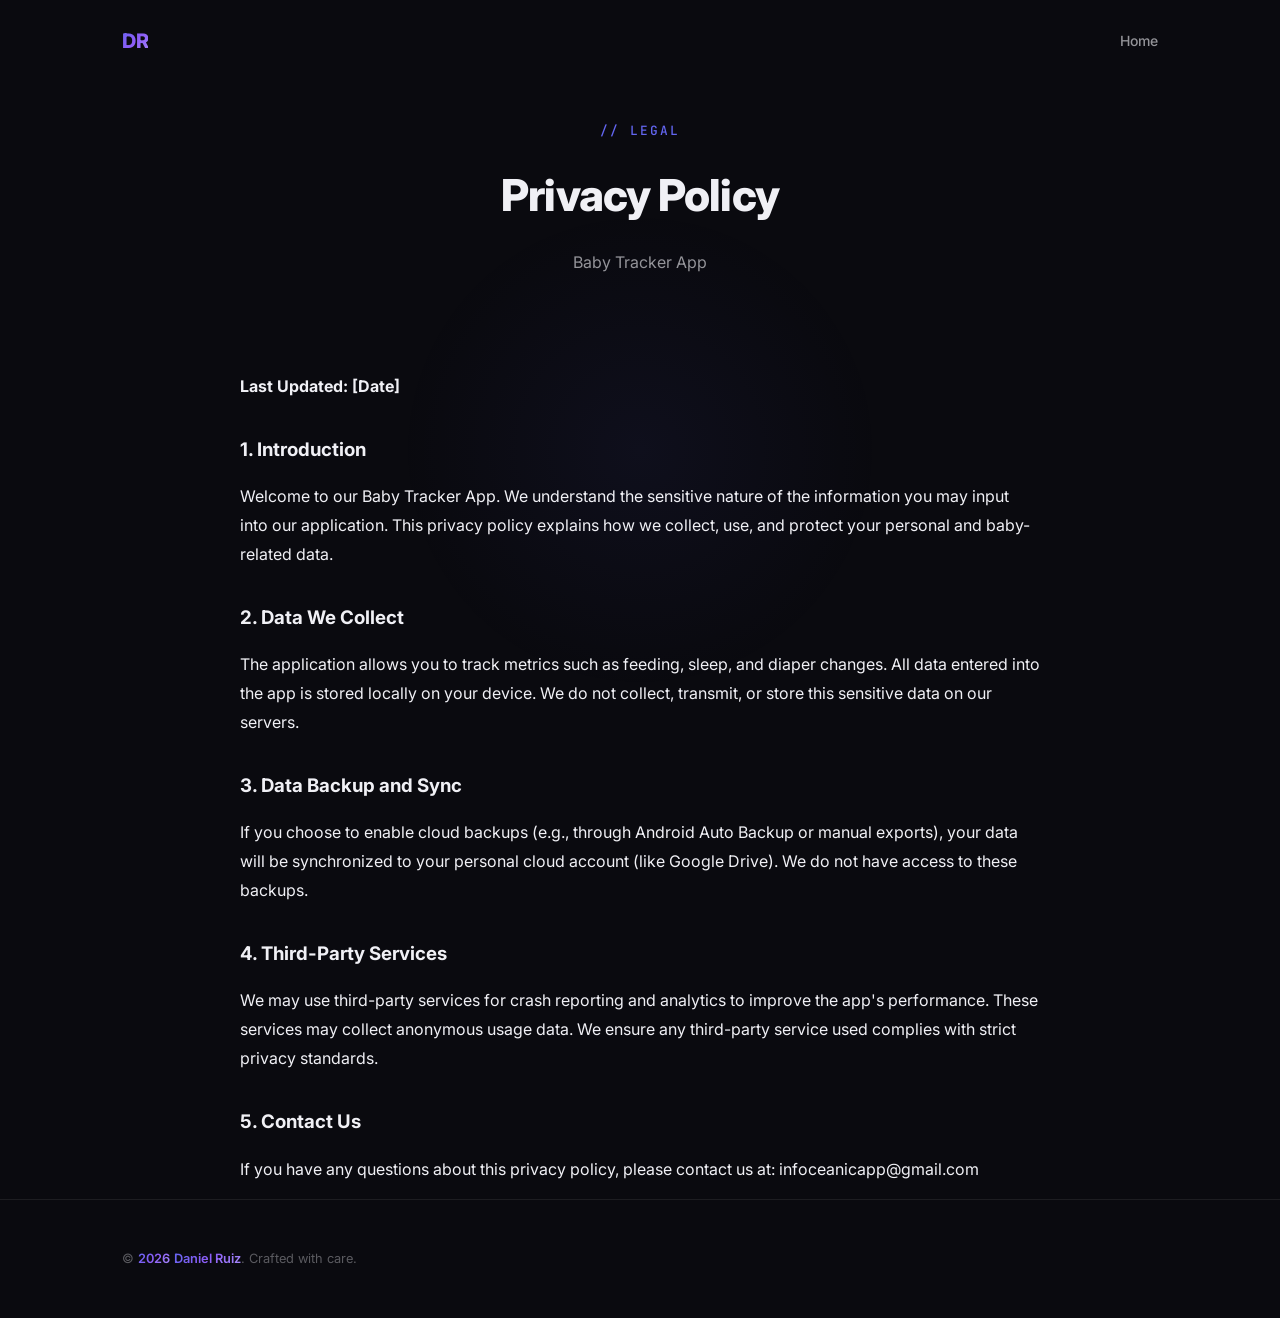
==== apps/baby-tracker/privacy-policy.html @ 37b82fac "feat: add privacy policy and terms of service pages for Baby Tracker and Info Metropolitana Andalucí" ====
<!DOCTYPE html>
<html lang="en">
<head>
  <meta charset="UTF-8" />
  <meta name="viewport" content="width=device-width, initial-scale=1.0" />
  <title>Privacy Policy - Baby Tracker App</title>
  
  <!-- Favicon (inline SVG) -->
  <link rel="icon" href="data:image/svg+xml,<svg xmlns='http://www.w3.org/2000/svg' viewBox='0 0 100 100'><text y='0.9em' font-size='80'>🚀</text></svg>" />

  <link rel="stylesheet" href="../../styles.css?v=3" />
  <style>
    .legal-section { padding-top: 120px; min-height: 80vh; }
    .legal-content { max-width: 800px; margin: 0 auto; line-height: 1.8; color: var(--text-light); }
    .legal-content h3 { color: var(--text-white); margin-top: 2rem; margin-bottom: 1rem; }
    .legal-content p { margin-bottom: 1rem; }
    .legal-content ul { padding-left: 1.5rem; margin-bottom: 1rem; }
    .legal-content li { margin-bottom: 0.5rem; }
  </style>
</head>
<body>
  <!-- ═══════════════ Navigation ═══════════════ -->
  <nav class="nav" id="navbar">
    <div class="container nav-inner">
      <a href="../../index.html" class="nav-logo">DR</a>
      <ul class="nav-links" id="nav-links">
        <li><a href="../../index.html">Home</a></li>
      </ul>
    </div>
  </nav>

  <!-- ═══════════════ Content ═══════════════ -->
  <section class="legal-section">
    <div class="container">
      <div class="section-header">
        <span class="section-label">// Legal</span>
        <h2 class="section-title">Privacy Policy</h2>
        <p class="section-desc">Baby Tracker App</p>
      </div>

      <div class="legal-content">
        <p><strong>Last Updated: [Date]</strong></p>
        
        <h3>1. Introduction</h3>
        <p>Welcome to our Baby Tracker App. We understand the sensitive nature of the information you may input into our application. This privacy policy explains how we collect, use, and protect your personal and baby-related data.</p>
        
        <h3>2. Data We Collect</h3>
        <p>The application allows you to track metrics such as feeding, sleep, and diaper changes. All data entered into the app is stored locally on your device. We do not collect, transmit, or store this sensitive data on our servers.</p>
        
        <h3>3. Data Backup and Sync</h3>
        <p>If you choose to enable cloud backups (e.g., through Android Auto Backup or manual exports), your data will be synchronized to your personal cloud account (like Google Drive). We do not have access to these backups.</p>
        
        <h3>4. Third-Party Services</h3>
        <p>We may use third-party services for crash reporting and analytics to improve the app's performance. These services may collect anonymous usage data. We ensure any third-party service used complies with strict privacy standards.</p>
        
        <h3>5. Contact Us</h3>
        <p>If you have any questions about this privacy policy, please contact us at: infoceanicapp@gmail.com</p>
      </div>
    </div>
  </section>

  <!-- ═══════════════ Footer ═══════════════ -->
  <footer class="footer">
    <div class="container footer-inner">
      <p class="footer-text">
        © <span id="current-year">2026</span> <span>Daniel Ruiz</span>. Crafted with care.
      </p>
    </div>
  </footer>

  <script src="../../main.js"></script>
</body>
</html>
---- styles.css ----
/* ═══════════════════════════════════════════════════════════
   Daniel Ruiz — Personal Portfolio
   Design System & Styles
   ═══════════════════════════════════════════════════════════ */

/* ── Google Font Import ────────────────────────────────────── */
@import url('https://fonts.googleapis.com/css2?family=Inter:wght@300;400;500;600;700;800;900&family=JetBrains+Mono:wght@400;500;600&display=swap');

/* ── Design Tokens ─────────────────────────────────────────── */
:root {
  /* Colors — Deep Space palette */
  --bg-primary: #0a0a0f;
  --bg-secondary: #12121a;
  --bg-card: rgba(255, 255, 255, 0.03);
  --bg-card-hover: rgba(255, 255, 255, 0.06);
  --bg-glass: rgba(255, 255, 255, 0.05);
  --border-glass: rgba(255, 255, 255, 0.08);
  --border-glass-hover: rgba(255, 255, 255, 0.15);

  /* Text */
  --text-primary: #f0f0f5;
  --text-secondary: rgba(240, 240, 245, 0.6);
  --text-tertiary: rgba(240, 240, 245, 0.35);
  --text-accent: #7c6ef0;

  /* Accent Gradients */
  --gradient-primary: linear-gradient(135deg, #6366f1 0%, #8b5cf6 50%, #a78bfa 100%);
  --gradient-secondary: linear-gradient(135deg, #06b6d4 0%, #6366f1 100%);
  --gradient-hero: linear-gradient(135deg, 
    #0a0a0f 0%, 
    #1a1035 25%, 
    #0f1729 50%, 
    #1a0f2e 75%, 
    #0a0a0f 100%);
  --gradient-glow: radial-gradient(600px circle at var(--mouse-x, 50%) var(--mouse-y, 50%),
    rgba(99, 102, 241, 0.06), transparent 40%);

  /* Accent */
  --accent-indigo: #6366f1;
  --accent-violet: #8b5cf6;
  --accent-cyan: #06b6d4;
  --accent-emerald: #10b981;
  --accent-amber: #f59e0b;
  --accent-rose: #f43f5e;

  /* Spacing */
  --space-xs: 0.25rem;
  --space-sm: 0.5rem;
  --space-md: 1rem;
  --space-lg: 1.5rem;
  --space-xl: 2rem;
  --space-2xl: 3rem;
  --space-3xl: 4rem;
  --space-4xl: 6rem;

  /* Typography */
  --font-body: 'Inter', -apple-system, BlinkMacSystemFont, sans-serif;
  --font-mono: 'JetBrains Mono', 'Fira Code', monospace;

  /* Radius */
  --radius-sm: 8px;
  --radius-md: 12px;
  --radius-lg: 16px;
  --radius-xl: 24px;
  --radius-full: 9999px;

  /* Transitions */
  --transition-fast: 150ms cubic-bezier(0.4, 0, 0.2, 1);
  --transition-base: 250ms cubic-bezier(0.4, 0, 0.2, 1);
  --transition-slow: 400ms cubic-bezier(0.4, 0, 0.2, 1);
  --transition-spring: 500ms cubic-bezier(0.34, 1.56, 0.64, 1);

  /* Shadows */
  --shadow-card: 0 0 0 1px var(--border-glass), 0 4px 24px rgba(0, 0, 0, 0.3);
  --shadow-card-hover: 0 0 0 1px var(--border-glass-hover), 0 8px 40px rgba(0, 0, 0, 0.4);
  --shadow-glow: 0 0 60px rgba(99, 102, 241, 0.15);
}

/* ── Reset & Base ──────────────────────────────────────────── */
*, *::before, *::after {
  margin: 0;
  padding: 0;
  box-sizing: border-box;
}

html {
  scroll-behavior: smooth;
  font-size: 16px;
  -webkit-font-smoothing: antialiased;
  -moz-osx-font-smoothing: grayscale;
}

body {
  font-family: var(--font-body);
  background-color: var(--bg-primary);
  color: var(--text-primary);
  line-height: 1.7;
  overflow-x: hidden;
  position: relative;
}

body::before {
  content: '';
  position: fixed;
  inset: 0;
  background: var(--gradient-glow);
  pointer-events: none;
  z-index: 0;
}

a {
  color: inherit;
  text-decoration: none;
}

img {
  max-width: 100%;
  display: block;
}

/* ── Scrollbar ─────────────────────────────────────────────── */
::-webkit-scrollbar {
  width: 6px;
}

::-webkit-scrollbar-track {
  background: var(--bg-primary);
}

::-webkit-scrollbar-thumb {
  background: rgba(99, 102, 241, 0.3);
  border-radius: var(--radius-full);
}

::-webkit-scrollbar-thumb:hover {
  background: rgba(99, 102, 241, 0.5);
}

/* ── Layout ────────────────────────────────────────────────── */
.container {
  max-width: 1100px;
  margin: 0 auto;
  padding: 0 var(--space-xl);
}

section {
  position: relative;
  z-index: 1;
}

/* ── Navigation ────────────────────────────────────────────── */
.nav {
  position: fixed;
  top: 0;
  left: 0;
  right: 0;
  z-index: 100;
  padding: var(--space-lg) 0;
  transition: var(--transition-base);
  background: transparent;
}

.nav.scrolled {
  background: rgba(10, 10, 15, 0.85);
  backdrop-filter: blur(20px) saturate(180%);
  -webkit-backdrop-filter: blur(20px) saturate(180%);
  border-bottom: 1px solid var(--border-glass);
  padding: var(--space-md) 0;
}

.nav-inner {
  display: flex;
  align-items: center;
  justify-content: space-between;
}

.nav-logo {
  font-weight: 800;
  font-size: 1.25rem;
  letter-spacing: -0.02em;
  background: var(--gradient-primary);
  -webkit-background-clip: text;
  -webkit-text-fill-color: transparent;
  background-clip: text;
}

.nav-links {
  display: flex;
  list-style: none;
  gap: var(--space-xl);
}

.nav-links a {
  font-size: 0.875rem;
  font-weight: 500;
  color: var(--text-secondary);
  transition: var(--transition-fast);
  position: relative;
}

.nav-links a::after {
  content: '';
  position: absolute;
  bottom: -4px;
  left: 0;
  width: 0;
  height: 2px;
  background: var(--gradient-primary);
  border-radius: var(--radius-full);
  transition: var(--transition-base);
}

.nav-links a:hover {
  color: var(--text-primary);
}

.nav-links a:hover::after {
  width: 100%;
}

/* Mobile menu button */
.nav-toggle {
  display: none;
  background: none;
  border: none;
  cursor: pointer;
  padding: var(--space-sm);
  z-index: 200;
}

.nav-toggle span {
  display: block;
  width: 24px;
  height: 2px;
  background: var(--text-primary);
  margin: 6px 0;
  transition: var(--transition-base);
  border-radius: var(--radius-full);
}

.nav-toggle.active span:nth-child(1) {
  transform: rotate(45deg) translate(6px, 6px);
}

.nav-toggle.active span:nth-child(2) {
  opacity: 0;
}

.nav-toggle.active span:nth-child(3) {
  transform: rotate(-45deg) translate(6px, -6px);
}

/* ── Hero Section ──────────────────────────────────────────── */
.hero {
  min-height: 100vh;
  display: flex;
  align-items: center;
  position: relative;
  overflow: hidden;
}

.hero-bg {
  position: absolute;
  inset: 0;
  background: var(--gradient-hero);
  z-index: -2;
}

.hero-bg::after {
  content: '';
  position: absolute;
  inset: 0;
  background: 
    radial-gradient(ellipse 80% 50% at 50% -20%, rgba(99, 102, 241, 0.12), transparent),
    radial-gradient(ellipse 60% 40% at 80% 60%, rgba(139, 92, 246, 0.08), transparent),
    radial-gradient(ellipse 50% 30% at 10% 80%, rgba(6, 182, 212, 0.06), transparent);
}

/* Animated grid */
.hero-grid {
  position: absolute;
  inset: 0;
  z-index: -1;
  background-image: 
    linear-gradient(rgba(99, 102, 241, 0.03) 1px, transparent 1px),
    linear-gradient(90deg, rgba(99, 102, 241, 0.03) 1px, transparent 1px);
  background-size: 60px 60px;
  mask-image: radial-gradient(ellipse 60% 50% at 50% 50%, black, transparent);
  -webkit-mask-image: radial-gradient(ellipse 60% 50% at 50% 50%, black, transparent);
  animation: gridFloat 20s linear infinite;
}

@keyframes gridFloat {
  0% { transform: translateY(0); }
  100% { transform: translateY(60px); }
}

/* Floating orbs */
.hero-orb {
  position: absolute;
  border-radius: 50%;
  filter: blur(80px);
  animation: orbFloat 12s ease-in-out infinite;
  z-index: -1;
}

.hero-orb--1 {
  width: 400px;
  height: 400px;
  background: rgba(99, 102, 241, 0.12);
  top: 10%;
  right: -5%;
  animation-delay: 0s;
}

.hero-orb--2 {
  width: 300px;
  height: 300px;
  background: rgba(139, 92, 246, 0.1);
  bottom: 10%;
  left: -5%;
  animation-delay: -4s;
}

.hero-orb--3 {
  width: 200px;
  height: 200px;
  background: rgba(6, 182, 212, 0.08);
  top: 40%;
  left: 40%;
  animation-delay: -8s;
}

@keyframes orbFloat {
  0%, 100% { transform: translate(0, 0) scale(1); }
  33% { transform: translate(30px, -30px) scale(1.05); }
  66% { transform: translate(-20px, 20px) scale(0.95); }
}

.hero-content {
  position: relative;
  z-index: 1;
}

.hero-badge {
  display: inline-flex;
  align-items: center;
  gap: var(--space-sm);
  padding: var(--space-xs) var(--space-md);
  background: var(--bg-glass);
  border: 1px solid var(--border-glass);
  border-radius: var(--radius-full);
  font-size: 0.8rem;
  font-weight: 500;
  color: var(--text-secondary);
  margin-bottom: var(--space-xl);
  backdrop-filter: blur(10px);
}

.hero-badge .dot {
  width: 8px;
  height: 8px;
  background: var(--accent-emerald);
  border-radius: 50%;
  animation: pulse 2s ease-in-out infinite;
}

@keyframes pulse {
  0%, 100% { opacity: 1; box-shadow: 0 0 0 0 rgba(16, 185, 129, 0.4); }
  50% { opacity: 0.8; box-shadow: 0 0 0 8px rgba(16, 185, 129, 0); }
}

.hero h1 {
  font-size: clamp(2.5rem, 6vw, 4.5rem);
  font-weight: 800;
  line-height: 1.1;
  letter-spacing: -0.03em;
  margin-bottom: var(--space-lg);
}

.hero h1 .gradient-text {
  background: var(--gradient-primary);
  -webkit-background-clip: text;
  -webkit-text-fill-color: transparent;
  background-clip: text;
}

.hero-subtitle {
  font-size: clamp(1rem, 2vw, 1.25rem);
  color: var(--text-secondary);
  max-width: 550px;
  line-height: 1.7;
  margin-bottom: var(--space-2xl);
}

.hero-actions {
  display: flex;
  gap: var(--space-md);
  flex-wrap: wrap;
}

/* Buttons */
.btn {
  display: inline-flex;
  align-items: center;
  gap: var(--space-sm);
  padding: 0.75rem 1.75rem;
  font-family: var(--font-body);
  font-size: 0.9rem;
  font-weight: 600;
  border: none;
  border-radius: var(--radius-full);
  cursor: pointer;
  transition: var(--transition-base);
  text-decoration: none;
}

.btn-primary {
  background: var(--gradient-primary);
  color: white;
  box-shadow: 0 4px 20px rgba(99, 102, 241, 0.3);
}

.btn-primary:hover {
  transform: translateY(-2px);
  box-shadow: 0 8px 30px rgba(99, 102, 241, 0.4);
}

.btn-secondary {
  background: var(--bg-glass);
  color: var(--text-primary);
  border: 1px solid var(--border-glass);
  backdrop-filter: blur(10px);
}

.btn-secondary:hover {
  background: var(--bg-card-hover);
  border-color: var(--border-glass-hover);
  transform: translateY(-2px);
}

.btn-icon {
  width: 18px;
  height: 18px;
}

/* Hero scroll indicator */
.scroll-indicator {
  position: absolute;
  bottom: 2rem;
  left: 50%;
  transform: translateX(-50%);
  display: flex;
  flex-direction: column;
  align-items: center;
  gap: var(--space-sm);
  color: var(--text-tertiary);
  font-size: 0.75rem;
  font-weight: 500;
  letter-spacing: 0.1em;
  text-transform: uppercase;
  animation: scrollBounce 2s ease-in-out infinite;
}

.scroll-indicator .line {
  width: 1px;
  height: 40px;
  background: linear-gradient(to bottom, var(--accent-indigo), transparent);
}

@keyframes scrollBounce {
  0%, 100% { transform: translateX(-50%) translateY(0); }
  50% { transform: translateX(-50%) translateY(8px); }
}

/* ── Section Header ────────────────────────────────────────── */
.section-header {
  text-align: center;
  margin-bottom: var(--space-4xl);
}

.section-label {
  font-family: var(--font-mono);
  font-size: 0.8rem;
  font-weight: 500;
  color: var(--accent-indigo);
  letter-spacing: 0.15em;
  text-transform: uppercase;
  margin-bottom: var(--space-md);
  display: block;
}

.section-title {
  font-size: clamp(1.75rem, 4vw, 2.75rem);
  font-weight: 800;
  letter-spacing: -0.02em;
  margin-bottom: var(--space-md);
}

.section-desc {
  color: var(--text-secondary);
  max-width: 500px;
  margin: 0 auto;
  font-size: 1rem;
}

/* ── About Section ─────────────────────────────────────────── */
.about {
  padding: var(--space-4xl) 0;
}

.about-grid {
  display: grid;
  grid-template-columns: 280px 1fr;
  gap: var(--space-4xl);
  align-items: start;
}

.about-avatar {
  position: relative;
}

.about-avatar img {
  width: 100%;
  border-radius: var(--radius-xl);
  border: 1px solid var(--border-glass);
  box-shadow: var(--shadow-card);
}

.about-avatar::before {
  content: '';
  position: absolute;
  inset: -2px;
  border-radius: calc(var(--radius-xl) + 2px);
  background: var(--gradient-primary);
  z-index: -1;
  opacity: 0.4;
  filter: blur(8px);
}

.about-text h3 {
  font-size: 1.5rem;
  font-weight: 700;
  margin-bottom: var(--space-lg);
  letter-spacing: -0.01em;
}

.about-text p {
  color: var(--text-secondary);
  margin-bottom: var(--space-lg);
  font-size: 1rem;
  line-height: 1.8;
}

.about-stats {
  display: grid;
  grid-template-columns: repeat(3, 1fr);
  gap: var(--space-lg);
  margin-top: var(--space-2xl);
}

.stat {
  text-align: center;
  padding: var(--space-lg);
  background: var(--bg-card);
  border: 1px solid var(--border-glass);
  border-radius: var(--radius-md);
  transition: var(--transition-base);
}

.stat:hover {
  background: var(--bg-card-hover);
  border-color: var(--border-glass-hover);
  transform: translateY(-2px);
}

.stat-number {
  font-size: 1.75rem;
  font-weight: 800;
  background: var(--gradient-primary);
  -webkit-background-clip: text;
  -webkit-text-fill-color: transparent;
  background-clip: text;
  display: block;
}

.stat-label {
  font-size: 0.8rem;
  color: var(--text-secondary);
  margin-top: var(--space-xs);
  display: block;
}

/* ── Skills Section ────────────────────────────────────────── */
.skills {
  padding: var(--space-4xl) 0;
}

.skills-grid {
  display: grid;
  grid-template-columns: repeat(2, 1fr);
  gap: var(--space-xl);
}

.skill-category {
  padding: var(--space-2xl);
  background: var(--bg-card);
  border: 1px solid var(--border-glass);
  border-radius: var(--radius-lg);
  transition: var(--transition-base);
  position: relative;
  overflow: hidden;
}

.skill-category::before {
  content: '';
  position: absolute;
  top: 0;
  left: 0;
  right: 0;
  height: 2px;
  background: var(--gradient-primary);
  opacity: 0;
  transition: var(--transition-base);
}

.skill-category:hover {
  background: var(--bg-card-hover);
  border-color: var(--border-glass-hover);
  transform: translateY(-4px);
  box-shadow: var(--shadow-glow);
}

.skill-category:hover::before {
  opacity: 1;
}

.skill-icon {
  width: 48px;
  height: 48px;
  border-radius: var(--radius-md);
  display: flex;
  align-items: center;
  justify-content: center;
  margin-bottom: var(--space-lg);
  font-size: 1.5rem;
}

.skill-icon--backend { background: rgba(99, 102, 241, 0.1); }
.skill-icon--frontend { background: rgba(6, 182, 212, 0.1); }
.skill-icon--mobile { background: rgba(139, 92, 246, 0.1); }
.skill-icon--architecture { background: rgba(16, 185, 129, 0.1); }

.skill-category h3 {
  font-size: 1.15rem;
  font-weight: 700;
  margin-bottom: var(--space-md);
}

.skill-category p {
  color: var(--text-secondary);
  font-size: 0.9rem;
  margin-bottom: var(--space-lg);
  line-height: 1.6;
}

.skill-tags {
  display: flex;
  flex-wrap: wrap;
  gap: var(--space-sm);
}

.skill-tag {
  padding: 0.3rem 0.75rem;
  background: rgba(255, 255, 255, 0.04);
  border: 1px solid rgba(255, 255, 255, 0.06);
  border-radius: var(--radius-full);
  font-size: 0.78rem;
  font-weight: 500;
  color: var(--text-secondary);
  transition: var(--transition-fast);
  font-family: var(--font-mono);
}

.skill-tag:hover {
  background: rgba(99, 102, 241, 0.1);
  border-color: rgba(99, 102, 241, 0.2);
  color: var(--text-primary);
}

/* ── Projects Section ──────────────────────────────────────── */
.projects {
  padding: var(--space-4xl) 0;
}

.projects-grid {
  display: grid;
  grid-template-columns: repeat(auto-fit, minmax(320px, 1fr));
  gap: var(--space-xl);
}

.project-card {
  background: var(--bg-card);
  border: 1px solid var(--border-glass);
  border-radius: var(--radius-lg);
  padding: var(--space-2xl);
  transition: var(--transition-base);
  display: flex;
  flex-direction: column;
  position: relative;
  overflow: hidden;
}

.project-card::after {
  content: '';
  position: absolute;
  inset: 0;
  background: radial-gradient(400px circle at var(--card-mouse-x, 50%) var(--card-mouse-y, 50%),
    rgba(99, 102, 241, 0.06), transparent 40%);
  opacity: 0;
  transition: var(--transition-base);
  pointer-events: none;
}

.project-card:hover {
  background: var(--bg-card-hover);
  border-color: var(--border-glass-hover);
  transform: translateY(-4px);
  box-shadow: var(--shadow-card-hover);
}

.project-card:hover::after {
  opacity: 1;
}

.project-header {
  display: flex;
  align-items: flex-start;
  justify-content: space-between;
  margin-bottom: var(--space-lg);
}

.project-icon {
  width: 44px;
  height: 44px;
  border-radius: var(--radius-md);
  display: flex;
  align-items: center;
  justify-content: center;
  font-size: 1.25rem;
}

.project-links {
  display: flex;
  gap: var(--space-sm);
}

.project-link {
  width: 36px;
  height: 36px;
  border-radius: var(--radius-sm);
  display: flex;
  align-items: center;
  justify-content: center;
  color: var(--text-tertiary);
  transition: var(--transition-fast);
  background: transparent;
}

.project-link:hover {
  color: var(--text-primary);
  background: var(--bg-card-hover);
}

.project-link svg {
  width: 18px;
  height: 18px;
}

.project-card h3 {
  font-size: 1.15rem;
  font-weight: 700;
  margin-bottom: var(--space-sm);
  letter-spacing: -0.01em;
}

.project-card p {
  color: var(--text-secondary);
  font-size: 0.9rem;
  line-height: 1.7;
  flex: 1;
  margin-bottom: var(--space-lg);
}

.project-tech {
  display: flex;
  flex-wrap: wrap;
  gap: var(--space-sm);
  margin-top: auto;
}

.project-tech span {
  font-family: var(--font-mono);
  font-size: 0.75rem;
  color: var(--accent-indigo);
  padding: 0.2rem 0.6rem;
  background: rgba(99, 102, 241, 0.08);
  border-radius: var(--radius-full);
}
/* ── Published Apps Sub-section ────────────────────────────── */
.apps-subsection {
  margin-top: var(--space-4xl);
  padding-top: var(--space-4xl);
  border-top: 1px solid var(--border-glass);
}

.apps-subsection-header {
  text-align: center;
  margin-bottom: var(--space-2xl);
}

.apps-subsection-title {
  font-size: clamp(1.35rem, 3vw, 1.85rem);
  font-weight: 800;
  letter-spacing: -0.02em;
  margin-bottom: var(--space-md);
}

.apps-grid {
  display: grid;
  grid-template-columns: repeat(auto-fit, minmax(340px, 1fr));
  gap: var(--space-xl);
}

.app-card {
  display: block;
  text-decoration: none;
  color: inherit;
  background: var(--bg-card);
  border: 1px solid var(--border-glass);
  border-radius: var(--radius-lg);
  transition: var(--transition-base);
  position: relative;
  overflow: hidden;
}

.app-card::before {
  content: '';
  position: absolute;
  top: 0;
  left: 0;
  right: 0;
  height: 3px;
  background: linear-gradient(90deg, var(--accent-emerald), var(--accent-cyan));
  opacity: 0;
  transition: var(--transition-base);
}

.app-card:hover {
  background: var(--bg-card-hover);
  border-color: var(--border-glass-hover);
  transform: translateY(-4px);
  box-shadow: var(--shadow-card-hover);
}

.app-card:hover::before {
  opacity: 1;
}

.app-card-inner {
  padding: var(--space-2xl);
  display: flex;
  align-items: flex-start;
  gap: var(--space-lg);
}

.app-icon-wrapper {
  flex-shrink: 0;
  width: 56px;
  height: 56px;
  border-radius: var(--radius-md);
  background: rgba(16, 185, 129, 0.08);
  border: 1px solid rgba(16, 185, 129, 0.15);
  display: flex;
  align-items: center;
  justify-content: center;
}

.app-icon {
  font-size: 1.6rem;
}

.app-info {
  flex: 1;
  min-width: 0;
}

.app-info h4 {
  font-size: 1.1rem;
  font-weight: 700;
  margin-bottom: var(--space-sm);
  letter-spacing: -0.01em;
  transition: var(--transition-fast);
}

.app-card:hover .app-info h4 {
  color: var(--accent-emerald);
}

.app-info p {
  color: var(--text-secondary);
  font-size: 0.85rem;
  line-height: 1.65;
  margin-bottom: var(--space-md);
}

.app-tags {
  display: flex;
  flex-wrap: wrap;
  gap: var(--space-xs);
}

.app-tags span {
  font-family: var(--font-mono);
  font-size: 0.72rem;
  color: var(--accent-emerald);
  padding: 0.2rem 0.55rem;
  background: rgba(16, 185, 129, 0.08);
  border-radius: var(--radius-full);
}

.app-badge {
  flex-shrink: 0;
  display: inline-flex;
  align-items: center;
  gap: var(--space-xs);
  font-size: 0.78rem;
  font-weight: 600;
  color: var(--text-tertiary);
  transition: var(--transition-fast);
  white-space: nowrap;
}

.app-card:hover .app-badge {
  color: var(--accent-emerald);
}

.apps-footer {
  text-align: center;
  margin-top: var(--space-2xl);
}

/* ── Blog Section ──────────────────────────────────────────── */
.blog {
  padding: var(--space-4xl) 0;
}

.blog-grid {
  display: grid;
  grid-template-columns: repeat(auto-fit, minmax(340px, 1fr));
  gap: var(--space-xl);
}

.blog-card {
  display: block;
  text-decoration: none;
  color: inherit;
  background: var(--bg-card);
  border: 1px solid var(--border-glass);
  border-radius: var(--radius-lg);
  transition: var(--transition-base);
  position: relative;
  overflow: hidden;
}

.blog-card::before {
  content: '';
  position: absolute;
  top: 0;
  left: 0;
  bottom: 0;
  width: 3px;
  background: var(--gradient-primary);
  opacity: 0;
  transition: var(--transition-base);
}

.blog-card:hover {
  background: var(--bg-card-hover);
  border-color: var(--border-glass-hover);
  transform: translateY(-4px);
  box-shadow: var(--shadow-card-hover);
}

.blog-card:hover::before {
  opacity: 1;
}

.blog-card-inner {
  padding: var(--space-2xl);
  display: flex;
  flex-direction: column;
  height: 100%;
}

.blog-meta {
  display: flex;
  align-items: center;
  gap: var(--space-xs);
  margin-bottom: var(--space-md);
  font-family: var(--font-mono);
  font-size: 0.78rem;
  color: var(--text-tertiary);
}

.blog-meta time {
  color: var(--accent-indigo);
  font-weight: 500;
}

.blog-card h3 {
  font-size: 1.2rem;
  font-weight: 700;
  letter-spacing: -0.01em;
  margin-bottom: var(--space-md);
  line-height: 1.4;
  transition: var(--transition-fast);
}

.blog-card:hover h3 {
  color: var(--accent-violet);
}

.blog-card p {
  color: var(--text-secondary);
  font-size: 0.9rem;
  line-height: 1.7;
  flex: 1;
  margin-bottom: var(--space-lg);
}

.blog-tags {
  display: flex;
  flex-wrap: wrap;
  gap: var(--space-sm);
  margin-bottom: var(--space-lg);
}

.blog-tags span {
  font-family: var(--font-mono);
  font-size: 0.72rem;
  color: var(--accent-cyan);
  padding: 0.2rem 0.6rem;
  background: rgba(6, 182, 212, 0.08);
  border-radius: var(--radius-full);
}

.blog-cta {
  display: inline-flex;
  align-items: center;
  gap: var(--space-xs);
  font-size: 0.85rem;
  font-weight: 600;
  color: var(--text-tertiary);
  transition: var(--transition-fast);
  margin-top: auto;
}

.blog-card:hover .blog-cta {
  color: var(--accent-indigo);
}

.blog-cta svg {
  transition: var(--transition-fast);
}

.blog-card:hover .blog-cta svg {
  transform: translate(2px, -2px);
}

.blog-footer {
  text-align: center;
  margin-top: var(--space-2xl);
}

/* ── Contact Section ───────────────────────────────────────── */
.contact {
  padding: var(--space-4xl) 0;
}

.contact-wrapper {
  text-align: center;
  max-width: 600px;
  margin: 0 auto;
}

.contact-wrapper h2 {
  font-size: clamp(1.75rem, 4vw, 2.5rem);
  font-weight: 800;
  letter-spacing: -0.02em;
  margin-bottom: var(--space-md);
}

.contact-wrapper p {
  color: var(--text-secondary);
  margin-bottom: var(--space-2xl);
  font-size: 1.05rem;
  line-height: 1.7;
}

.contact-links {
  display: flex;
  justify-content: center;
  gap: var(--space-md);
  flex-wrap: wrap;
}

.contact-link {
  display: inline-flex;
  align-items: center;
  gap: var(--space-sm);
  padding: 0.75rem 1.5rem;
  background: var(--bg-card);
  border: 1px solid var(--border-glass);
  border-radius: var(--radius-full);
  font-size: 0.9rem;
  font-weight: 500;
  color: var(--text-secondary);
  transition: var(--transition-base);
}

.contact-link:hover {
  color: var(--text-primary);
  background: var(--bg-card-hover);
  border-color: var(--border-glass-hover);
  transform: translateY(-2px);
}

.contact-link svg {
  width: 18px;
  height: 18px;
}

/* ── Footer ────────────────────────────────────────────────── */
.footer {
  padding: var(--space-2xl) 0;
  border-top: 1px solid var(--border-glass);
  position: relative;
  z-index: 1;
}

.footer-inner {
  display: flex;
  align-items: center;
  justify-content: space-between;
}

.footer-text {
  font-size: 0.8rem;
  color: var(--text-tertiary);
}

.footer-text span {
  background: var(--gradient-primary);
  -webkit-background-clip: text;
  -webkit-text-fill-color: transparent;
  background-clip: text;
  font-weight: 600;
}

.footer-socials {
  display: flex;
  gap: var(--space-md);
}

.footer-socials a {
  color: var(--text-tertiary);
  transition: var(--transition-fast);
}

.footer-socials a:hover {
  color: var(--text-primary);
}

.footer-socials svg {
  width: 18px;
  height: 18px;
}

/* ── Animations (Intersection Observer) ────────────────────── */
.fade-in {
  opacity: 0;
  transform: translateY(30px);
  transition: opacity 0.6s cubic-bezier(0.4, 0, 0.2, 1),
              transform 0.6s cubic-bezier(0.4, 0, 0.2, 1);
}

.fade-in.visible {
  opacity: 1;
  transform: translateY(0);
}

.fade-in-delay-1 { transition-delay: 0.1s; }
.fade-in-delay-2 { transition-delay: 0.2s; }
.fade-in-delay-3 { transition-delay: 0.3s; }
.fade-in-delay-4 { transition-delay: 0.4s; }

/* ── Responsive ────────────────────────────────────────────── */
@media (max-width: 768px) {
  .nav-links {
    display: none;
    position: fixed;
    inset: 0;
    background: rgba(10, 10, 15, 0.97);
    backdrop-filter: blur(20px);
    flex-direction: column;
    align-items: center;
    justify-content: center;
    gap: var(--space-2xl);
  }

  .nav-links.open {
    display: flex;
  }

  .nav-links a {
    font-size: 1.25rem;
  }

  .nav-toggle {
    display: block;
  }

  .about-grid {
    grid-template-columns: 1fr;
    gap: var(--space-2xl);
  }

  .about-avatar {
    max-width: 200px;
    margin: 0 auto;
  }

  .about-stats {
    grid-template-columns: repeat(3, 1fr);
  }

  .skills-grid {
    grid-template-columns: 1fr;
  }

  .projects-grid {
    grid-template-columns: 1fr;
  }

  .blog-grid {
    grid-template-columns: 1fr;
  }

  .apps-grid {
    grid-template-columns: 1fr;
  }

  .app-card-inner {
    flex-direction: column;
    align-items: center;
    text-align: center;
  }

  .app-badge {
    align-self: center;
  }

  .hero-actions {
    flex-direction: column;
    align-items: flex-start;
  }

  .btn {
    width: 100%;
    justify-content: center;
  }

  .footer-inner {
    flex-direction: column;
    gap: var(--space-lg);
    text-align: center;
  }

  .container {
    padding: 0 var(--space-lg);
  }
}

@media (max-width: 480px) {
  .about-stats {
    grid-template-columns: 1fr;
  }
}

/* ── Particle canvas ───────────────────────────────────────── */
#particles-canvas {
  position: fixed;
  inset: 0;
  z-index: 0;
  pointer-events: none;
}

/* ── Section divider ───────────────────────────────────────── */
.section-divider {
  height: 1px;
  background: linear-gradient(to right, transparent, var(--border-glass), transparent);
  margin: 0;
  border: none;
}
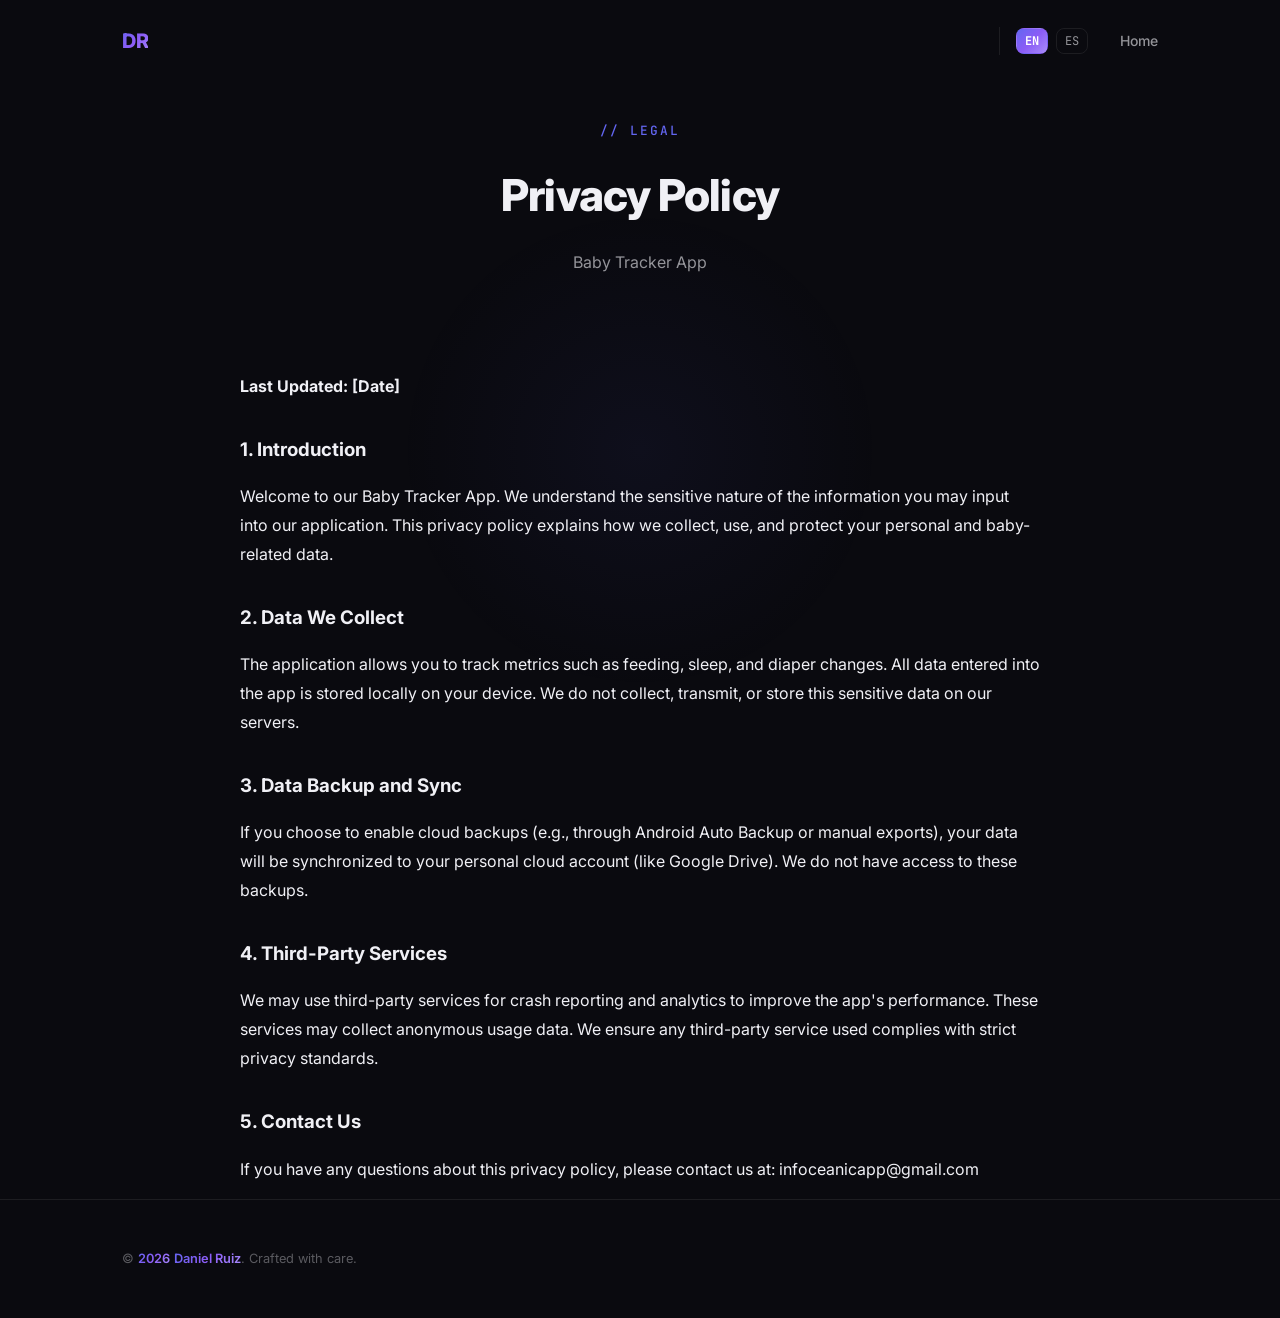
==== commit 9400f249: "feat: implement internationalization (i18n) support and add legal documentation for app projects." ====
--- a/apps/baby-tracker/privacy-policy.html
+++ b/apps/baby-tracker/privacy-policy.html
@@ -24,7 +24,11 @@
     <div class="container nav-inner">
       <a href="../../index.html" class="nav-logo">DR</a>
       <ul class="nav-links" id="nav-links">
-        <li><a href="../../index.html">Home</a></li>
+        <li class="lang-switcher">
+          <button class="lang-toggle-btn" data-lang="en">EN</button>
+          <button class="lang-toggle-btn" data-lang="es">ES</button>
+        </li>
+        <li><a href="../../index.html" data-i18n="legal.nav.home">Home</a></li>
       </ul>
     </div>
   </nav>
@@ -33,28 +37,28 @@
   <section class="legal-section">
     <div class="container">
       <div class="section-header">
-        <span class="section-label">// Legal</span>
-        <h2 class="section-title">Privacy Policy</h2>
-        <p class="section-desc">Baby Tracker App</p>
+        <span class="section-label" data-i18n="legal.label">// Legal</span>
+        <h2 class="section-title" data-i18n="bt.priv.title">Privacy Policy</h2>
+        <p class="section-desc" data-i18n="bt.priv.desc">Baby Tracker App</p>
       </div>
 
       <div class="legal-content">
-        <p><strong>Last Updated: [Date]</strong></p>
+        <p data-i18n="legal.last_updated.bt"><strong>Last Updated: [Date]</strong></p>
         
-        <h3>1. Introduction</h3>
-        <p>Welcome to our Baby Tracker App. We understand the sensitive nature of the information you may input into our application. This privacy policy explains how we collect, use, and protect your personal and baby-related data.</p>
+        <h3 data-i18n="bt.priv.1.t">1. Introduction</h3>
+        <p data-i18n="bt.priv.1.p">Welcome to our Baby Tracker App. We understand the sensitive nature of the information you may input into our application. This privacy policy explains how we collect, use, and protect your personal and baby-related data.</p>
         
-        <h3>2. Data We Collect</h3>
-        <p>The application allows you to track metrics such as feeding, sleep, and diaper changes. All data entered into the app is stored locally on your device. We do not collect, transmit, or store this sensitive data on our servers.</p>
+        <h3 data-i18n="bt.priv.2.t">2. Data We Collect</h3>
+        <p data-i18n="bt.priv.2.p">The application allows you to track metrics such as feeding, sleep, and diaper changes. All data entered into the app is stored locally on your device. We do not collect, transmit, or store this sensitive data on our servers.</p>
         
-        <h3>3. Data Backup and Sync</h3>
-        <p>If you choose to enable cloud backups (e.g., through Android Auto Backup or manual exports), your data will be synchronized to your personal cloud account (like Google Drive). We do not have access to these backups.</p>
+        <h3 data-i18n="bt.priv.3.t">3. Data Backup and Sync</h3>
+        <p data-i18n="bt.priv.3.p">If you choose to enable cloud backups (e.g., through Android Auto Backup or manual exports), your data will be synchronized to your personal cloud account (like Google Drive). We do not have access to these backups.</p>
         
-        <h3>4. Third-Party Services</h3>
-        <p>We may use third-party services for crash reporting and analytics to improve the app's performance. These services may collect anonymous usage data. We ensure any third-party service used complies with strict privacy standards.</p>
+        <h3 data-i18n="bt.priv.4.t">4. Third-Party Services</h3>
+        <p data-i18n="bt.priv.4.p">We may use third-party services for crash reporting and analytics to improve the app's performance. These services may collect anonymous usage data. We ensure any third-party service used complies with strict privacy standards.</p>
         
-        <h3>5. Contact Us</h3>
-        <p>If you have any questions about this privacy policy, please contact us at: infoceanicapp@gmail.com</p>
+        <h3 data-i18n="bt.priv.5.t">5. Contact Us</h3>
+        <p data-i18n="bt.priv.5.p">If you have any questions about this privacy policy, please contact us at: infoceanicapp@gmail.com</p>
       </div>
     </div>
   </section>
@@ -62,12 +66,14 @@
   <!-- ═══════════════ Footer ═══════════════ -->
   <footer class="footer">
     <div class="container footer-inner">
-      <p class="footer-text">
+      <p class="footer-text" data-i18n="legal.footer">
         © <span id="current-year">2026</span> <span>Daniel Ruiz</span>. Crafted with care.
       </p>
     </div>
   </footer>
 
+  <script src="../../translations.js"></script>
+  <script src="../../i18n.js"></script>
   <script src="../../main.js"></script>
 </body>
 </html>
--- a/styles.css
+++ b/styles.css
@@ -1311,5 +1311,49 @@
   height: 1px;
   background: linear-gradient(to right, transparent, var(--border-glass), transparent);
   margin: 0;
-  border: none;
-}
+}
+
+/* ── Language Switcher ─────────────────────────────────────── */
+.lang-switcher {
+  display: flex;
+  align-items: center;
+  gap: 0.5rem;
+  margin-left: var(--space-xl);
+  border-left: 1px solid var(--border-glass);
+  padding-left: var(--space-md);
+}
+
+.lang-toggle-btn {
+  background: transparent;
+  border: 1px solid var(--border-glass);
+  color: var(--text-secondary);
+  font-family: var(--font-mono);
+  font-size: 0.75rem;
+  padding: 0.25rem 0.5rem;
+  border-radius: var(--radius-sm);
+  cursor: pointer;
+  transition: var(--transition-fast);
+}
+
+.lang-toggle-btn:hover {
+  background: var(--bg-card-hover);
+  color: var(--text-primary);
+}
+
+.lang-toggle-btn.active {
+  background: var(--gradient-primary);
+  color: white;
+  border-color: transparent;
+  font-weight: 700;
+}
+
+@media (max-width: 768px) {
+  .lang-switcher {
+    margin-left: 0;
+    border-left: none;
+    padding-left: 0;
+    margin-top: var(--space-md);
+    justify-content: center;
+  }
+}
+
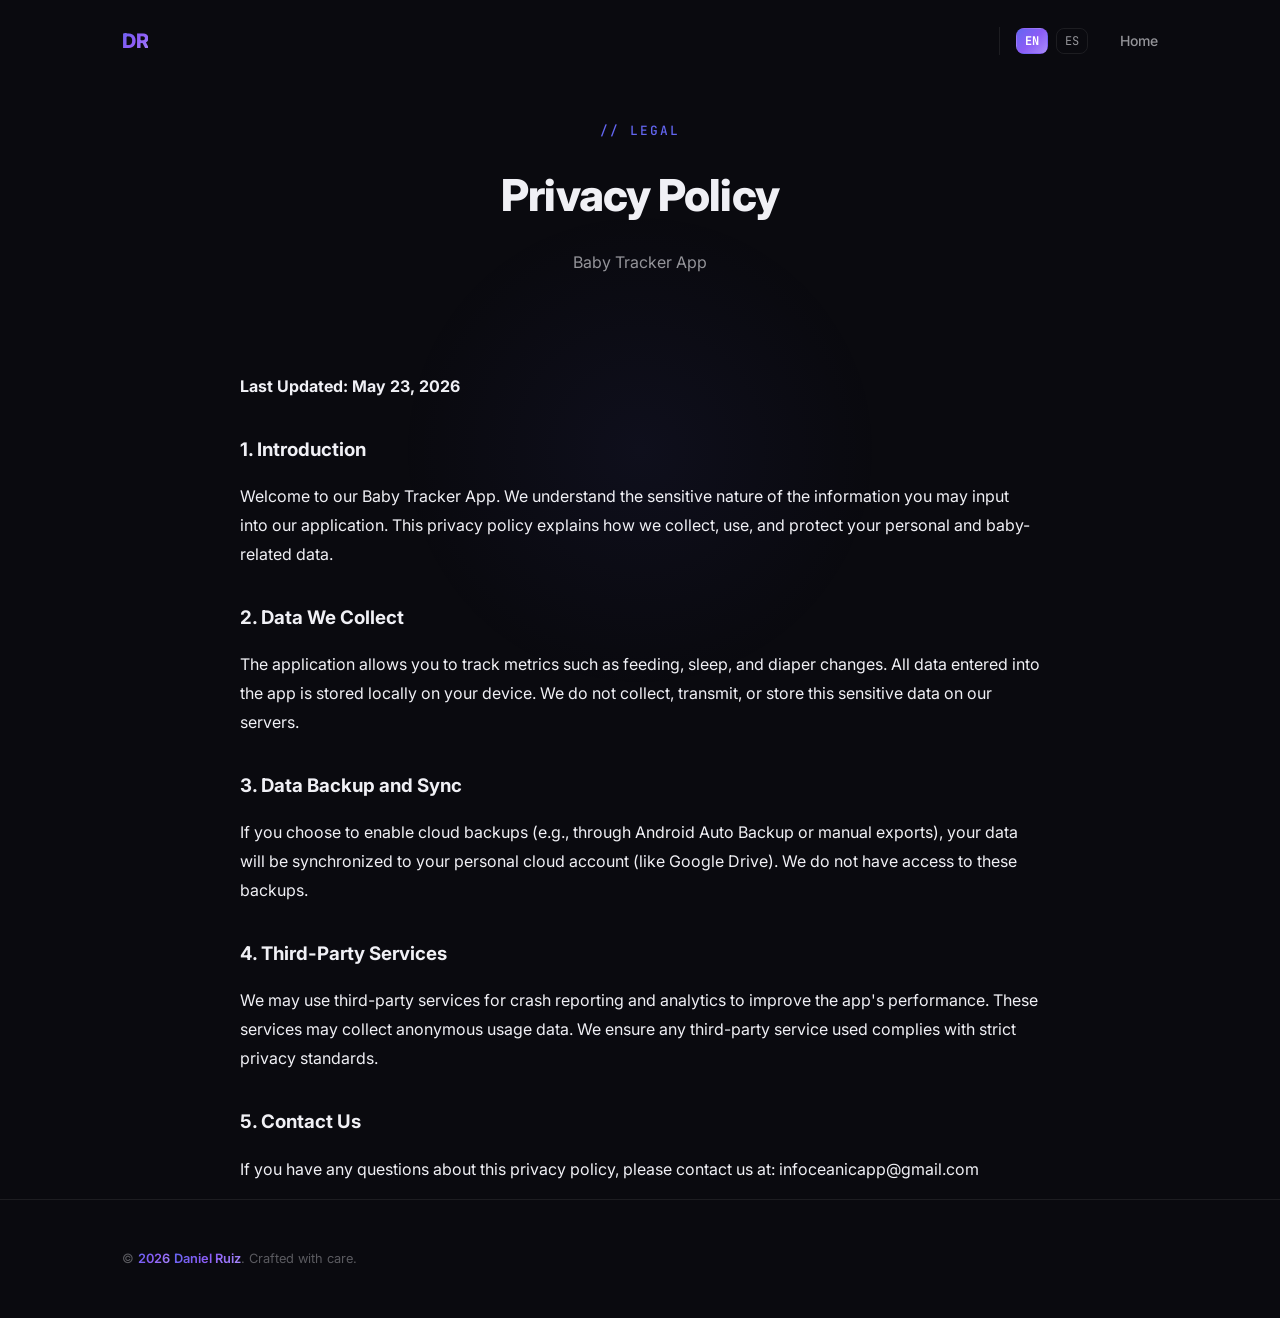
==== commit be42b6c5: "docs: add missing last updated date for Baby Tracker app" ====
--- a/apps/baby-tracker/privacy-policy.html
+++ b/apps/baby-tracker/privacy-policy.html
@@ -43,7 +43,7 @@
       </div>
 
       <div class="legal-content">
-        <p data-i18n="legal.last_updated.bt"><strong>Last Updated: [Date]</strong></p>
+        <p data-i18n="legal.last_updated.bt"><strong>Last Updated: May 23, 2026</strong></p>
         
         <h3 data-i18n="bt.priv.1.t">1. Introduction</h3>
         <p data-i18n="bt.priv.1.p">Welcome to our Baby Tracker App. We understand the sensitive nature of the information you may input into our application. This privacy policy explains how we collect, use, and protect your personal and baby-related data.</p>
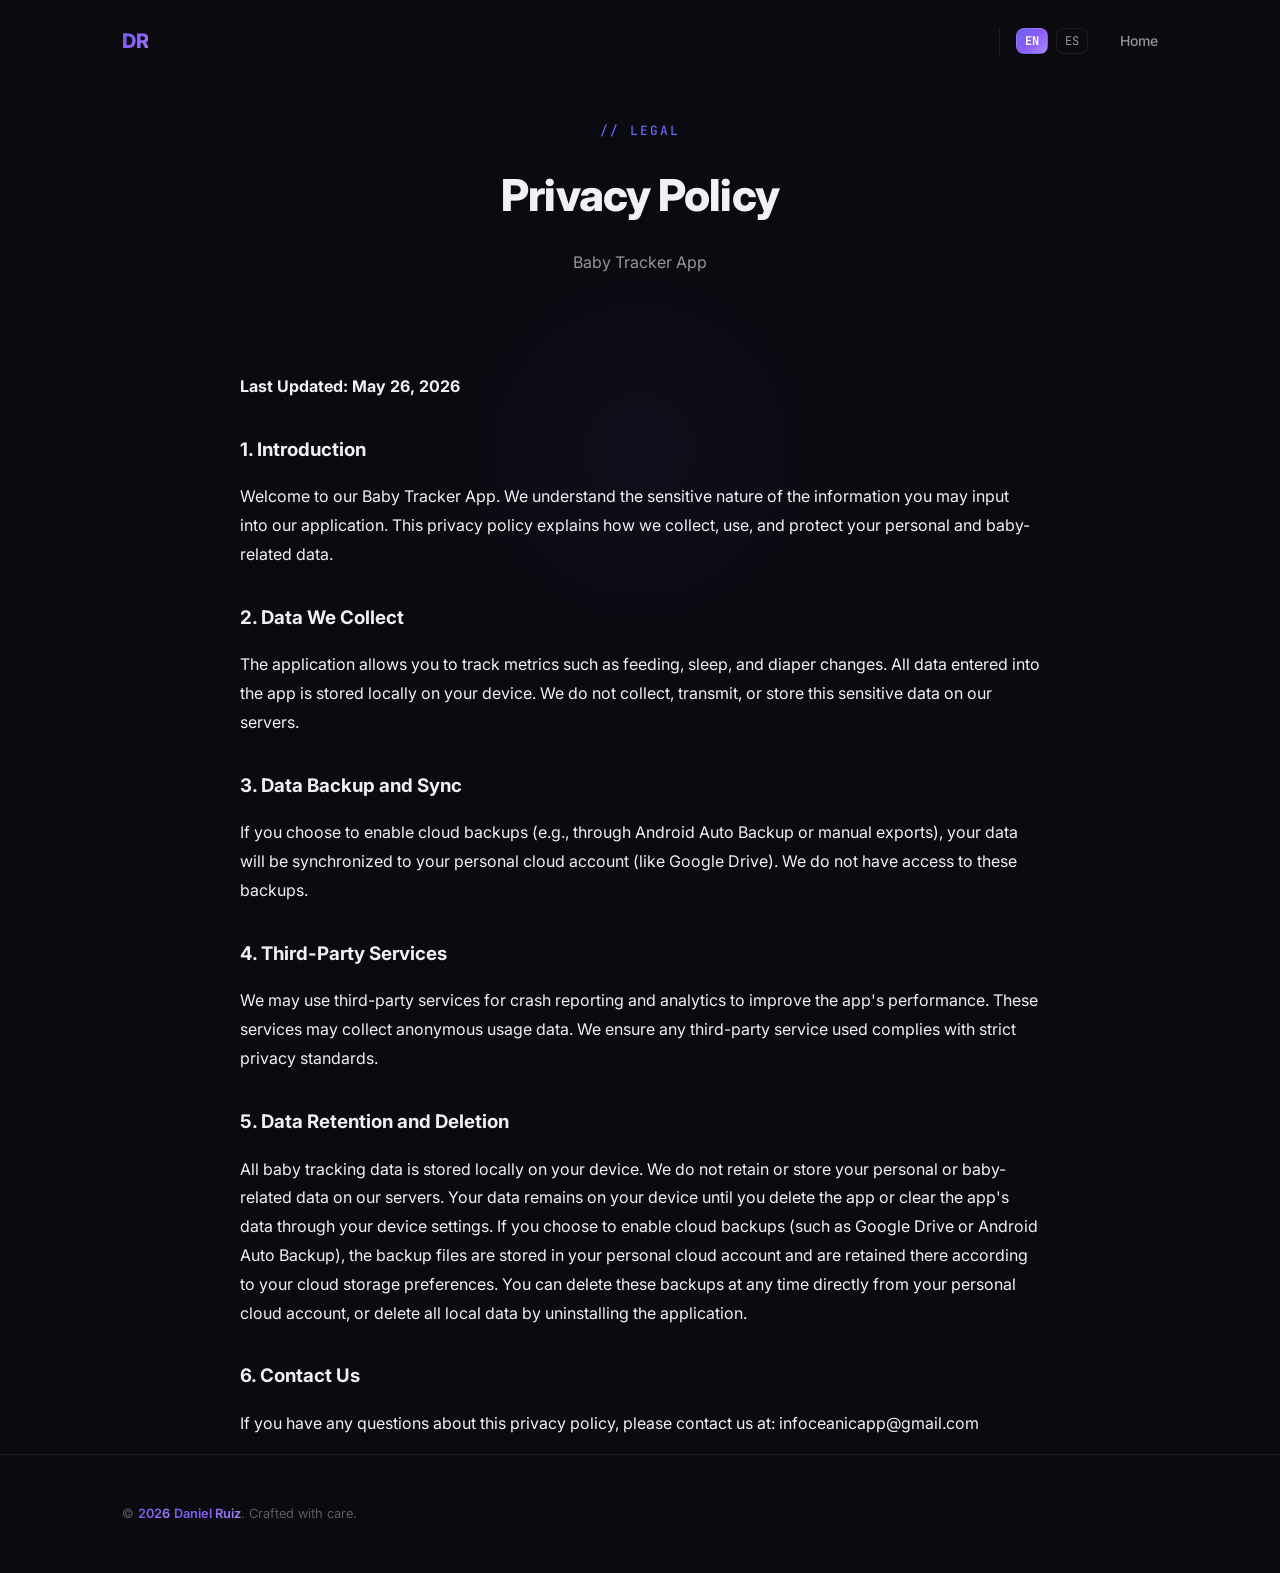
==== commit 6b939eae: "docs(baby-tracker): add data retention and deletion section to privacy policy" ====
--- a/apps/baby-tracker/privacy-policy.html
+++ b/apps/baby-tracker/privacy-policy.html
@@ -43,7 +43,7 @@
       </div>
 
       <div class="legal-content">
-        <p data-i18n="legal.last_updated.bt"><strong>Last Updated: May 23, 2026</strong></p>
+        <p data-i18n="legal.last_updated.bt"><strong>Last Updated: May 26, 2026</strong></p>
         
         <h3 data-i18n="bt.priv.1.t">1. Introduction</h3>
         <p data-i18n="bt.priv.1.p">Welcome to our Baby Tracker App. We understand the sensitive nature of the information you may input into our application. This privacy policy explains how we collect, use, and protect your personal and baby-related data.</p>
@@ -57,8 +57,11 @@
         <h3 data-i18n="bt.priv.4.t">4. Third-Party Services</h3>
         <p data-i18n="bt.priv.4.p">We may use third-party services for crash reporting and analytics to improve the app's performance. These services may collect anonymous usage data. We ensure any third-party service used complies with strict privacy standards.</p>
         
-        <h3 data-i18n="bt.priv.5.t">5. Contact Us</h3>
-        <p data-i18n="bt.priv.5.p">If you have any questions about this privacy policy, please contact us at: infoceanicapp@gmail.com</p>
+        <h3 data-i18n="bt.priv.5.t">5. Data Retention and Deletion</h3>
+        <p data-i18n="bt.priv.5.p">All baby tracking data is stored locally on your device. We do not retain or store your personal or baby-related data on our servers. Your data remains on your device until you delete the app or clear the app's data through your device settings. If you choose to enable cloud backups (such as Google Drive or Android Auto Backup), the backup files are stored in your personal cloud account and are retained there according to your cloud storage preferences. You can delete these backups at any time directly from your personal cloud account, or delete all local data by uninstalling the application.</p>
+        
+        <h3 data-i18n="bt.priv.6.t">6. Contact Us</h3>
+        <p data-i18n="bt.priv.6.p">If you have any questions about this privacy policy, please contact us at: infoceanicapp@gmail.com</p>
       </div>
     </div>
   </section>
